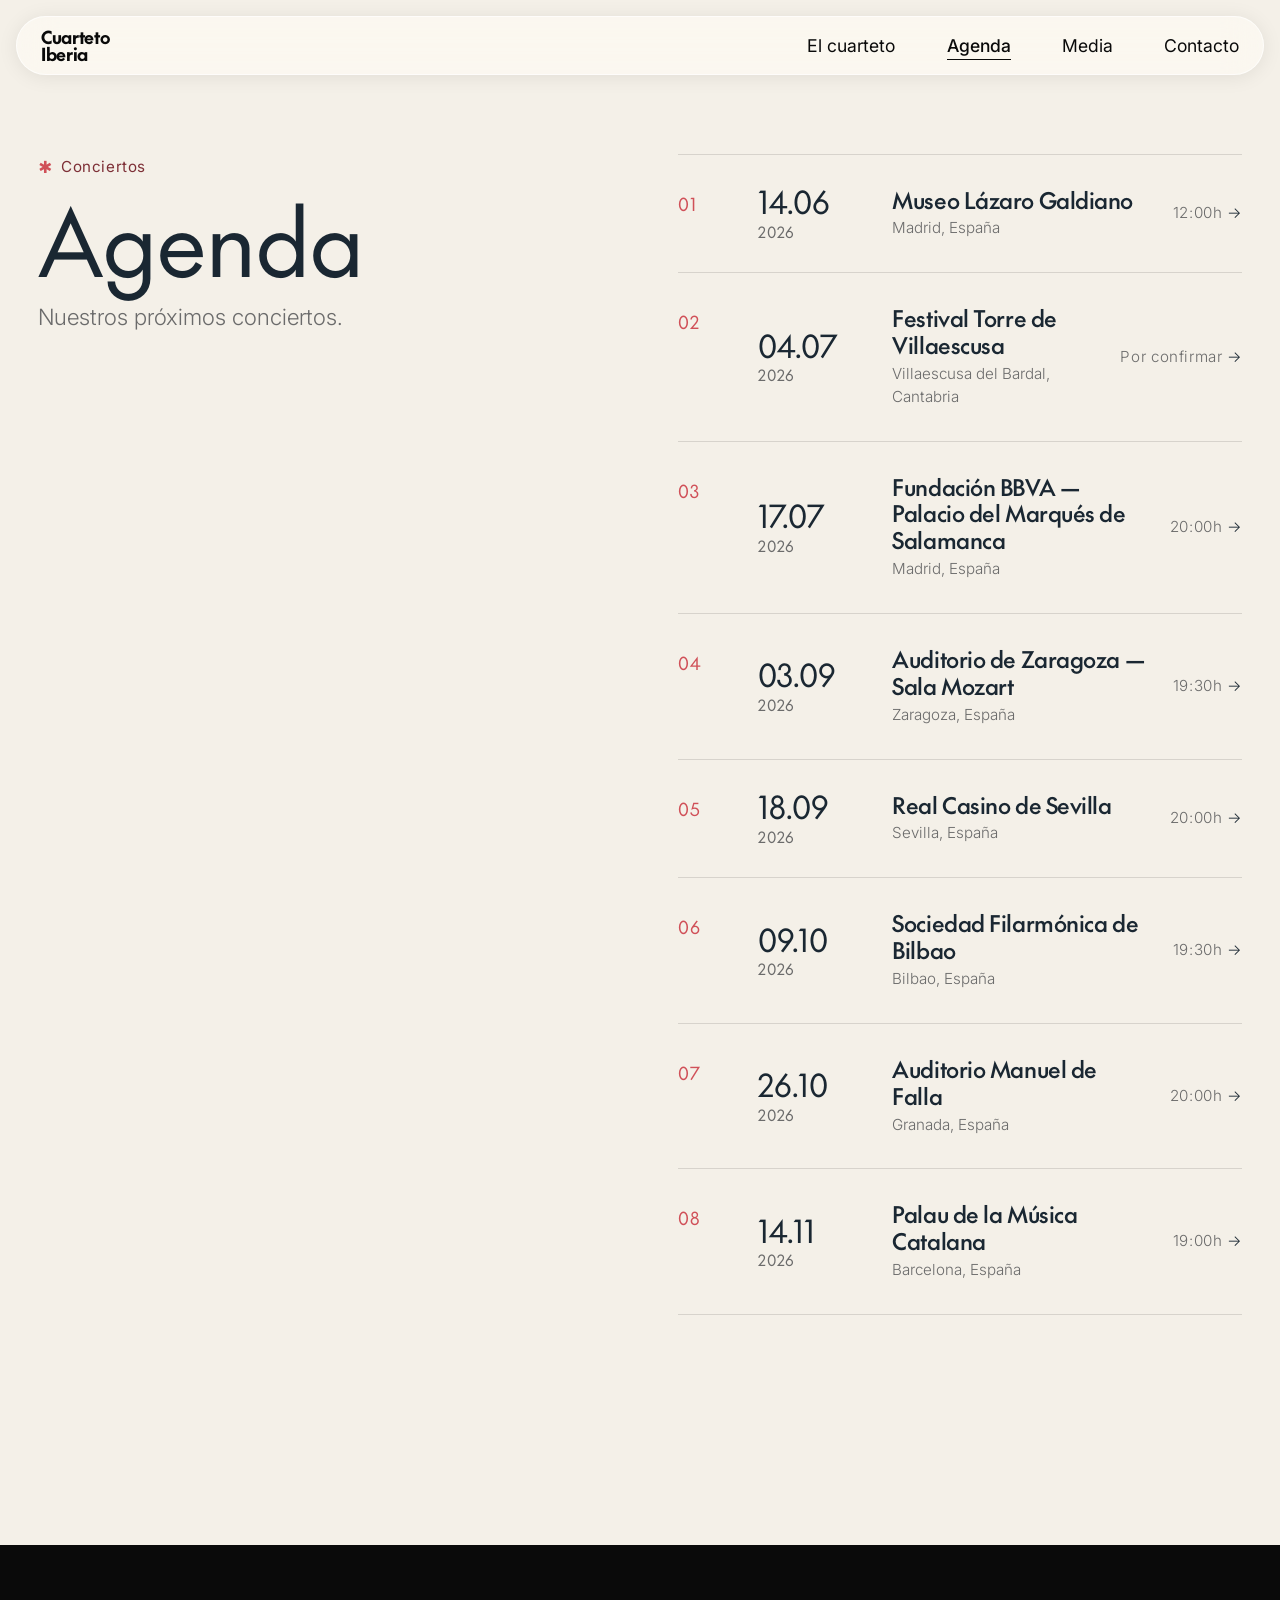
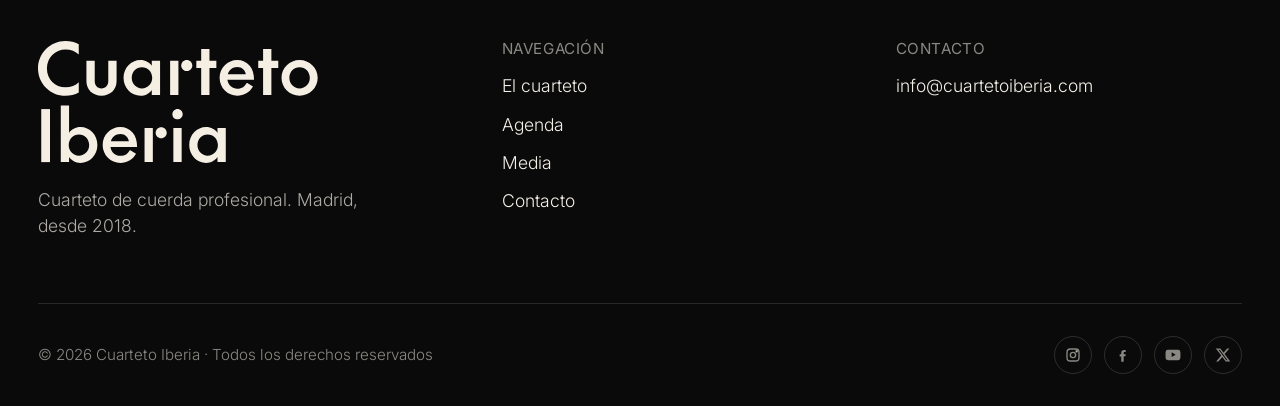
==== agenda.html @ 975c90bd "Initial commit" ====
<!doctype html>
<html lang="es">
<head>
  <meta charset="utf-8" />
  <meta name="viewport" content="width=device-width, initial-scale=1" />
  <title>Agenda — Cuarteto Iberia</title>
  <meta name="description" content="Próximos conciertos del Cuarteto Iberia." />
  <link rel="stylesheet" href="css/tokens.css" />
  <link rel="stylesheet" href="css/base.css" />
  <link rel="stylesheet" href="css/components.css" />
  <link rel="stylesheet" href="css/agenda.css" />
</head>
<body>

  <header class="site-header">
    <nav class="nav" aria-label="Navegación principal">
      <a href="index.html" class="nav__brand" aria-label="Cuarteto Iberia — Inicio">
        <span>Cuarteto</span><span>Iberia</span>
      </a>
      <ul class="nav__list" id="nav-list">
        <li><a href="cuarteto.html" class="nav__link">El cuarteto</a></li>
        <li><a href="agenda.html"   class="nav__link" aria-current="page">Agenda</a></li>
        <li><a href="media.html"    class="nav__link">Media</a></li>
        <li><a href="contacto.html" class="nav__link">Contacto</a></li>
      </ul>
      <button class="nav__burger" aria-expanded="false" aria-controls="nav-list" aria-label="Abrir menú">
        <span></span><span></span><span></span>
      </button>
    </nav>
  </header>

  <main>
    <section class="agenda-page" aria-label="Agenda de conciertos">
      <div class="agenda-page__inner">

        <header class="agenda-page__intro">
          <span class="eyebrow">Conciertos</span>
          <h1 class="agenda-page__title">Agenda</h1>
          <p class="agenda-page__lead">Nuestros próximos conciertos.</p>
        </header>

        <ol class="agenda-page__list">

          <li class="agenda-page__item">
            <span class="agenda-page__num">01</span>
            <div class="agenda-page__body">
              <div class="agenda-page__date">14.06<span class="agenda-page__date-sub">2026</span></div>
              <div>
                <h2 class="agenda-page__venue">Museo Lázaro Galdiano</h2>
                <p class="agenda-page__loc">Madrid, España</p>
              </div>
              <span class="agenda-page__time">12:00h</span>
            </div>
          </li>

          <li class="agenda-page__item">
            <span class="agenda-page__num">02</span>
            <div class="agenda-page__body">
              <div class="agenda-page__date">04.07<span class="agenda-page__date-sub">2026</span></div>
              <div>
                <h2 class="agenda-page__venue">Festival Torre de Villaescusa</h2>
                <p class="agenda-page__loc">Villaescusa del Bardal, Cantabria</p>
              </div>
              <span class="agenda-page__time">Por confirmar</span>
            </div>
          </li>

          <li class="agenda-page__item">
            <span class="agenda-page__num">03</span>
            <div class="agenda-page__body">
              <div class="agenda-page__date">17.07<span class="agenda-page__date-sub">2026</span></div>
              <div>
                <h2 class="agenda-page__venue">Fundación BBVA — Palacio del Marqués de Salamanca</h2>
                <p class="agenda-page__loc">Madrid, España</p>
              </div>
              <span class="agenda-page__time">20:00h</span>
            </div>
          </li>

          <li class="agenda-page__item">
            <span class="agenda-page__num">04</span>
            <div class="agenda-page__body">
              <div class="agenda-page__date">03.09<span class="agenda-page__date-sub">2026</span></div>
              <div>
                <h2 class="agenda-page__venue">Auditorio de Zaragoza — Sala Mozart</h2>
                <p class="agenda-page__loc">Zaragoza, España</p>
              </div>
              <span class="agenda-page__time">19:30h</span>
            </div>
          </li>

          <li class="agenda-page__item">
            <span class="agenda-page__num">05</span>
            <div class="agenda-page__body">
              <div class="agenda-page__date">18.09<span class="agenda-page__date-sub">2026</span></div>
              <div>
                <h2 class="agenda-page__venue">Real Casino de Sevilla</h2>
                <p class="agenda-page__loc">Sevilla, España</p>
              </div>
              <span class="agenda-page__time">20:00h</span>
            </div>
          </li>

          <li class="agenda-page__item">
            <span class="agenda-page__num">06</span>
            <div class="agenda-page__body">
              <div class="agenda-page__date">09.10<span class="agenda-page__date-sub">2026</span></div>
              <div>
                <h2 class="agenda-page__venue">Sociedad Filarmónica de Bilbao</h2>
                <p class="agenda-page__loc">Bilbao, España</p>
              </div>
              <span class="agenda-page__time">19:30h</span>
            </div>
          </li>

          <li class="agenda-page__item">
            <span class="agenda-page__num">07</span>
            <div class="agenda-page__body">
              <div class="agenda-page__date">26.10<span class="agenda-page__date-sub">2026</span></div>
              <div>
                <h2 class="agenda-page__venue">Auditorio Manuel de Falla</h2>
                <p class="agenda-page__loc">Granada, España</p>
              </div>
              <span class="agenda-page__time">20:00h</span>
            </div>
          </li>

          <li class="agenda-page__item">
            <span class="agenda-page__num">08</span>
            <div class="agenda-page__body">
              <div class="agenda-page__date">14.11<span class="agenda-page__date-sub">2026</span></div>
              <div>
                <h2 class="agenda-page__venue">Palau de la Música Catalana</h2>
                <p class="agenda-page__loc">Barcelona, España</p>
              </div>
              <span class="agenda-page__time">19:00h</span>
            </div>
          </li>

        </ol>
      </div>
    </section>
  </main>

  <footer class="site-footer">
    <div class="container">
      <div class="footer__top">
        <div>
          <a class="footer__brand" href="index.html" aria-label="Cuarteto Iberia — Inicio">
            <img class="footer__logo" src="assets/img/logo/ci-logo-horizontal.svg" alt="Cuarteto Iberia" />
          </a>
          <p class="footer__tag">Cuarteto de cuerda profesional. Madrid, desde 2018.</p>
        </div>
        <div class="footer__col">
          <h4>Navegación</h4>
          <ul>
            <li><a href="cuarteto.html">El cuarteto</a></li>
            <li><a href="agenda.html">Agenda</a></li>
            <li><a href="media.html">Media</a></li>
            <li><a href="contacto.html">Contacto</a></li>
          </ul>
        </div>
        <div class="footer__col">
          <h4>Contacto</h4>
          <ul>
            <li><a href="mailto:info@cuartetoiberia.com">info@cuartetoiberia.com</a></li>
          </ul>
        </div>
      </div>
      <div class="footer__bottom">
        <span>© 2026 Cuarteto Iberia · Todos los derechos reservados</span>
        <div class="footer__socials" aria-label="Redes sociales">
          <a href="https://www.instagram.com/cuarteto_iberia/" aria-label="Instagram" target="_blank" rel="noopener noreferrer"><svg viewBox="0 0 24 24" fill="none" stroke="currentColor" stroke-width="2"><rect x="3" y="3" width="18" height="18" rx="5"/><circle cx="12" cy="12" r="4"/><circle cx="17.5" cy="6.5" r="1" fill="currentColor"/></svg></a>
          <a href="https://www.facebook.com/Cuartetoiberia/" aria-label="Facebook" target="_blank" rel="noopener noreferrer"><svg viewBox="0 0 24 24" fill="currentColor"><path d="M13 22v-8h2.7l.4-3.1H13V8.9c0-.9.2-1.5 1.5-1.5H16V4.6c-.3 0-1.3-.1-2.5-.1-2.5 0-4.1 1.5-4.1 4.2v2.3H7v3.1h2.4V22H13z"/></svg></a>
          <a href="https://www.youtube.com/channel/UC3mHgCVyuCSSvWQUoyTivtw" aria-label="YouTube" target="_blank" rel="noopener noreferrer"><svg viewBox="0 0 24 24" fill="currentColor"><path d="M23 7.5s-.2-1.6-.9-2.3c-.8-.9-1.8-.9-2.2-1C16.8 4 12 4 12 4s-4.8 0-7.9.2c-.4.1-1.4.1-2.2 1C1.2 5.9 1 7.5 1 7.5S.8 9.4.8 11.3v1.4c0 1.9.2 3.8.2 3.8s.2 1.6.9 2.3c.8.9 1.9.9 2.4 1 1.7.2 7.7.2 7.7.2s4.8 0 7.9-.2c.4-.1 1.4-.1 2.2-1 .7-.7.9-2.3.9-2.3s.2-1.9.2-3.8v-1.4c0-1.9-.2-3.8-.2-3.8zM10 15V8l6 3.5-6 3.5z"/></svg></a>
          <a href="https://mobile.twitter.com/cuartetoiberia" aria-label="X / Twitter" target="_blank" rel="noopener noreferrer"><svg viewBox="0 0 24 24" fill="currentColor"><path d="M18.244 2.25h3.308l-7.227 8.26 8.502 11.24h-6.66l-5.214-6.817L4.99 21.75H1.68l7.73-8.835L1.254 2.25H8.08l4.713 6.231zm-1.161 17.52h1.833L7.084 4.126H5.117z"/></svg></a>
        </div>
      </div>
    </div>
  </footer>

  <script src="js/main.js" defer></script>
</body>
</html>
---- css/tokens.css ----
/* =========================================================
   DESIGN TOKENS — Cuarteto Iberia
   ---------------------------------------------------------
   Único archivo que define la "personalidad visual" del
   sistema: paleta, tipografías, ritmo, breakpoints.
   Para reutilizar este sistema en otro portfolio artístico,
   basta con cambiar los valores de este archivo.
   ========================================================= */

/* ---------- Fuentes locales ---------- */

@font-face {
  font-family: "Inter";
  src: url("../assets/fonts/Inter-Variable.ttf") format("truetype-variations");
  font-weight: 100 900;
  font-style: normal;
  font-display: swap;
}

@font-face {
  font-family: "The Future";
  src: url("../assets/fonts/TheFuture-Light.otf") format("opentype");
  font-weight: 300; font-style: normal; font-display: swap;
}
@font-face {
  font-family: "The Future";
  src: url("../assets/fonts/TheFuture-LightItalic.otf") format("opentype");
  font-weight: 300; font-style: italic; font-display: swap;
}
@font-face {
  font-family: "The Future";
  src: url("../assets/fonts/TheFuture-Regular.otf") format("opentype");
  font-weight: 400; font-style: normal; font-display: swap;
}
@font-face {
  font-family: "The Future";
  src: url("../assets/fonts/TheFuture-RegularItalic.otf") format("opentype");
  font-weight: 400; font-style: italic; font-display: swap;
}
@font-face {
  font-family: "The Future";
  src: url("../assets/fonts/TheFuture-Medium.otf") format("opentype");
  font-weight: 500; font-style: normal; font-display: swap;
}
@font-face {
  font-family: "The Future";
  src: url("../assets/fonts/TheFuture-Bold.otf") format("opentype");
  font-weight: 700; font-style: normal; font-display: swap;
}

:root {
  /* Paleta — extraída de los assets del collage */
  --color-ink:        #0a0a0a;
  --color-paper:      #f4f0e8;   /* crema cálido (inspirado en Unfold) */
  --color-paper-2:    #e8e2d4;
  --color-white:      #ffffff;
  --color-coral:      #7d2f36;
  --color-coral-soft: #d05058;   /* acento más vivo para el ✱ */
  --color-teal:       #225055;
  --color-muted:      #6b6b6b;
  --color-line:       rgba(10, 10, 10, 0.12);

  /* Colores específicos de headings */
  --color-display:        #1a2732;   /* azul-petróleo oscuro: base de los títulos */
  --color-display-accent: #d05058;   /* salmón: palabras destacadas dentro de los títulos */
  --color-divider-band:   #1a2732;   /* banda divisoria entre hero y resto */

  /* Superficies */
  --surface-nav: rgba(255, 253, 248, 0.55);
  --surface-nav-border: rgba(255, 255, 255, 0.7);
  --surface-card: #fffefa;

  /* Tipografía */
  --font-display: "The Future", "Inter", system-ui, sans-serif;
  --font-body:    "Inter", system-ui, sans-serif;

  --fw-light: 300;
  --fw-regular: 400;
  --fw-medium: 500;
  --fw-bold: 700;

  /* Escala tipográfica fluida */
  --fs-100: clamp(0.78rem, 0.76rem + 0.10vw, 0.85rem);
  --fs-200: clamp(0.88rem, 0.85rem + 0.15vw, 0.95rem);
  --fs-300: clamp(1.00rem, 0.96rem + 0.20vw, 1.10rem);
  --fs-400: clamp(1.20rem, 1.10rem + 0.40vw, 1.40rem);
  --fs-500: clamp(1.50rem, 1.30rem + 0.80vw, 2.00rem);
  --fs-600: clamp(2.00rem, 1.60rem + 1.60vw, 3.00rem);
  --fs-700: clamp(2.75rem, 2.20rem + 2.30vw, 4.50rem);
  --fs-800: clamp(3.50rem, 2.50rem + 4.00vw, 6.50rem);

  --lh-tight: 1.05;
  --lh-snug: 1.2;
  --lh-normal: 1.5;
  --lh-loose: 1.7;

  --tracking-tight: -0.02em;
  --tracking-normal: 0;
  --tracking-wide: 0.04em;
  --tracking-mega: 0.18em;

  /* Espaciados */
  --space-1: 0.25rem;
  --space-2: 0.5rem;
  --space-3: 0.75rem;
  --space-4: 1rem;
  --space-5: 1.5rem;
  --space-6: 2rem;
  --space-7: 3rem;
  --space-8: 4rem;
  --space-9: 6rem;
  --space-10: 8rem;
  --space-11: 12rem;

  /* Radios */
  --radius-pill: 999px;
  --radius-lg: 24px;
  --radius-md: 12px;
  --radius-sm: 6px;

  /* Sombras */
  --shadow-soft: 0 8px 24px rgba(10, 10, 10, 0.06);
  --shadow-nav:  0 2px 20px rgba(10, 10, 10, 0.08);
  --shadow-card: 0 1px 0 rgba(10,10,10,0.03), 0 4px 14px rgba(10,10,10,0.04);

  /* Layout */
  --container-max: 1320px;
  --gutter:        clamp(1rem, 3vw, 2.5rem);

  /* Motion */
  --ease-out: cubic-bezier(0.22, 1, 0.36, 1);
  --dur-fast: 180ms;
  --dur-base: 320ms;
  --dur-slow: 600ms;

  /* z-index */
  --z-nav: 100;
  --z-modal: 1000;

  /* Logo de cierre del hero (ci-logo-line.svg).
     viewBox 1920×226 → aspect-ratio ≈ 8.5.
     La banda azul mide EXACTAMENTE la mitad del logo:
     así el logo queda mitad sobre el collage y mitad sobre la banda. */
  --logo-aspect: 8.495;
  --logo-width: calc(100vw - 2 * var(--gutter));
  --logo-height: calc(var(--logo-width) / var(--logo-aspect));
  --band-height: calc(var(--logo-height) / 2);
}
---- css/base.css ----
/* =========================================================
   BASE — reset moderno + estilos globales
   ========================================================= */

*, *::before, *::after { box-sizing: border-box; }
* { margin: 0; padding: 0; }
html, body { height: 100%; }

html {
  -webkit-text-size-adjust: 100%;
  scroll-behavior: smooth;
  text-rendering: optimizeLegibility;
}

body {
  font-family: var(--font-body);
  font-weight: var(--fw-light);
  font-size: var(--fs-300);
  line-height: var(--lh-normal);
  color: var(--color-ink);
  background-color: var(--color-paper);
  -webkit-font-smoothing: antialiased;
  -moz-osx-font-smoothing: grayscale;
  min-height: 100vh;
  overflow-x: hidden;
}

img, picture, svg, video {
  display: block;
  max-width: 100%;
  height: auto;
}

input, button, textarea, select { font: inherit; color: inherit; }

button { background: none; border: 0; cursor: pointer; }

a { color: inherit; text-decoration: none; }

ul, ol { list-style: none; }

h1, h2, h3, h4, h5, h6 {
  font-family: var(--font-display);
  font-weight: var(--fw-medium);
  line-height: var(--lh-tight);
  letter-spacing: var(--tracking-tight);
  color: var(--color-display);
}

h1 { font-size: var(--fs-800); font-weight: var(--fw-regular); }
h2 { font-size: var(--fs-700); font-weight: var(--fw-regular); }
h3 { font-size: var(--fs-500); }

p { max-width: 65ch; }

/* Palabras destacadas en headings: misma tipografía (The Future),
   solo cambia el color al salmón. Sin italic. */
.accent {
  font-family: inherit;
  font-style: normal;
  font-weight: inherit;
  color: var(--color-display-accent);
}

:focus-visible {
  outline: 2px solid var(--color-coral);
  outline-offset: 3px;
  border-radius: var(--radius-sm);
}

@media (prefers-reduced-motion: reduce) {
  *, *::before, *::after {
    animation-duration: 0.001ms !important;
    animation-iteration-count: 1 !important;
    transition-duration: 0.001ms !important;
    scroll-behavior: auto !important;
  }
}

.container {
  width: 100%;
  max-width: var(--container-max);
  margin-inline: auto;
  padding-inline: var(--gutter);
}

.sr-only {
  position: absolute;
  width: 1px; height: 1px;
  padding: 0; margin: -1px;
  overflow: hidden;
  clip: rect(0, 0, 0, 0);
  white-space: nowrap;
  border: 0;
}
---- css/components.css ----
/* =========================================================
   COMPONENTS — piezas reutilizables (nav, footer, eyebrow, btn)
   ========================================================= */

/* =========== NAV (pill flotante con blur) =========== */
.site-header {
  position: fixed;
  top: var(--space-4);
  left: 0; right: 0;
  z-index: var(--z-nav);
  pointer-events: none;
}
.nav {
  pointer-events: auto;
  display: flex;
  align-items: center;
  justify-content: space-between;
  gap: var(--space-6);
  width: min(100% - var(--space-6), var(--container-max));
  margin-inline: auto;
  padding: var(--space-3) var(--space-5);
  background: var(--surface-nav);
  -webkit-backdrop-filter: blur(18px) saturate(140%);
          backdrop-filter: blur(18px) saturate(140%);
  border: 1px solid var(--surface-nav-border);
  border-radius: var(--radius-pill);
  box-shadow: var(--shadow-nav);
}
.nav__brand {
  display: inline-flex;
  flex-direction: column;
  line-height: 0.95;
  font-family: var(--font-display);
  font-weight: var(--fw-bold);
  font-size: var(--fs-300);
  letter-spacing: var(--tracking-tight);
  color: var(--color-ink);
  white-space: nowrap;
}
.nav__list {
  display: flex;
  align-items: center;
  gap: clamp(var(--space-5), 4vw, var(--space-8));
}
.nav__link {
  position: relative;
  font-family: var(--font-body);
  font-weight: var(--fw-regular);
  font-size: var(--fs-300);
  color: var(--color-ink);
  padding: var(--space-2) 0;
  transition: color var(--dur-fast) var(--ease-out);
}
.nav__link::after {
  content: "";
  position: absolute;
  left: 0; right: 0; bottom: 4px;
  height: 1px;
  background: currentColor;
  transform: scaleX(0);
  transform-origin: left;
  transition: transform var(--dur-base) var(--ease-out);
}
.nav__link:hover::after,
.nav__link[aria-current="page"]::after,
.nav__link:focus-visible::after { transform: scaleX(1); }
.nav__link[aria-current="page"] { font-weight: var(--fw-medium); }

.nav__burger {
  display: none;
  width: 36px; height: 36px;
  flex-direction: column;
  justify-content: center;
  align-items: center;
  gap: 5px;
}
.nav__burger span {
  display: block;
  width: 22px;
  height: 1.5px;
  background: var(--color-ink);
  transition: transform var(--dur-fast) var(--ease-out),
              opacity   var(--dur-fast) var(--ease-out);
}

@media (max-width: 900px) {
  .nav { padding: var(--space-3) var(--space-4); }
  .nav__list {
    position: absolute;
    top: calc(100% + var(--space-3));
    left: 0; right: 0;
    flex-direction: column;
    gap: var(--space-4);
    background: var(--surface-nav);
    -webkit-backdrop-filter: blur(18px) saturate(140%);
            backdrop-filter: blur(18px) saturate(140%);
    border: 1px solid var(--surface-nav-border);
    border-radius: var(--radius-lg);
    padding: var(--space-5);
    box-shadow: var(--shadow-nav);
    transform: scale(0.96);
    opacity: 0;
    pointer-events: none;
    transition: transform var(--dur-base) var(--ease-out),
                opacity var(--dur-base) var(--ease-out);
  }
  .nav.is-open .nav__list {
    transform: scale(1);
    opacity: 1;
    pointer-events: auto;
  }
  .nav__burger { display: flex; }
}

/* =========== EYEBROW (✱ pequeño label inspirado en Unfold) =========== */
.eyebrow {
  display: inline-flex;
  align-items: center;
  gap: var(--space-2);
  font-family: var(--font-body);
  font-size: var(--fs-200);
  font-weight: var(--fw-regular);
  letter-spacing: var(--tracking-wide);
  color: var(--color-coral);
  text-transform: none;
}
.eyebrow::before {
  content: "✱";
  display: inline-block;
  font-size: 1.1em;
  color: var(--color-coral-soft);
  animation: starSpin 8s linear infinite;
  transform-origin: 50% 55%;
}
@keyframes starSpin {
  from { transform: translateY(1px) rotate(0deg); }
  to   { transform: translateY(1px) rotate(360deg); }
}
@media (prefers-reduced-motion: reduce) {
  .eyebrow::before { animation: none; transform: translateY(1px); }
}

/* =========== BUTTONS (pill negro estilo Unfold) =========== */
.btn {
  display: inline-flex;
  align-items: center;
  gap: var(--space-3);
  padding: var(--space-3) var(--space-5);
  border-radius: var(--radius-pill);
  font-family: var(--font-body);
  font-weight: var(--fw-regular);
  font-size: var(--fs-300);
  background: var(--color-ink);
  color: var(--color-paper);
  transition: transform var(--dur-fast) var(--ease-out),
              background var(--dur-fast) var(--ease-out);
  border: 1px solid var(--color-ink);
}
.btn:hover { transform: translateY(-1px); background: #1f1f1f; }
.btn--ghost {
  background: transparent;
  color: var(--color-ink);
  border: 1px solid var(--color-line);
}
.btn--ghost:hover {
  background: rgba(10,10,10,0.04);
}
.btn__arrow {
  display: inline-block;
  width: 1.1em; height: 1.1em;
  border-radius: 50%;
  background: currentColor;
  position: relative;
  flex-shrink: 0;
}
.btn__arrow::after {
  content: "";
  position: absolute;
  inset: 0;
  background: var(--color-ink);
  -webkit-mask: url("data:image/svg+xml;utf8,<svg xmlns='http://www.w3.org/2000/svg' viewBox='0 0 24 24' fill='none' stroke='black' stroke-width='2.5' stroke-linecap='round' stroke-linejoin='round'><line x1='5' y1='12' x2='19' y2='12'/><polyline points='12 5 19 12 12 19'/></svg>") center / 60% no-repeat;
          mask: url("data:image/svg+xml;utf8,<svg xmlns='http://www.w3.org/2000/svg' viewBox='0 0 24 24' fill='none' stroke='black' stroke-width='2.5' stroke-linecap='round' stroke-linejoin='round'><line x1='5' y1='12' x2='19' y2='12'/><polyline points='12 5 19 12 12 19'/></svg>") center / 60% no-repeat;
}
.btn--ghost .btn__arrow::after { background: var(--color-paper); }
.btn .btn__arrow::after { background: var(--color-paper); }
.btn--ghost .btn__arrow { background: var(--color-ink); }

/* =========== SECCIONES / RITMO =========== */
section { padding-block: clamp(4rem, 8vw, 8rem); }
section[data-section="hero"] { padding-block: 0; }

/* Título grande estilo Unfold con palabras en italic */
.display {
  font-family: var(--font-display);
  font-weight: var(--fw-regular);
  font-size: var(--fs-700);
  line-height: var(--lh-tight);
  letter-spacing: var(--tracking-tight);
  max-width: 18ch;
}
.display em {
  font-style: italic;
  font-weight: var(--fw-light);
  color: var(--color-ink);
}

/* =========== FOOTER =========== */
.site-footer {
  background: var(--color-ink);
  color: var(--color-paper);
  padding-block: var(--space-9) var(--space-6);
  margin-top: var(--space-10);
}
/* Cuando el footer sigue una sección que ya es negra (ej. .musicians),
   no queremos hueco entre ellas — se fusionan visualmente. */
.site-footer--flush { margin-top: 0; }
.site-footer .container {
  display: grid;
  grid-template-columns: 1fr;
  gap: var(--space-8);
}
.footer__top {
  display: grid;
  grid-template-columns: 1.2fr 1fr 1fr;
  gap: var(--space-7);
  align-items: start;
}
.footer__brand {
  display: inline-block;
  line-height: 0;
}
.footer__logo {
  width: clamp(180px, 22vw, 280px);
  height: auto;
  /* el SVG original es negro; lo invertimos para fondo oscuro y
     le aplicamos un leve tono crema para integrarlo con el resto. */
  filter: invert(96%) sepia(8%) saturate(280%) hue-rotate(347deg) brightness(99%) contrast(94%);
}
.footer__tag {
  margin-top: var(--space-4);
  color: rgba(244, 240, 232, 0.7);
  max-width: 30ch;
}
.footer__col h4 {
  color: rgba(244, 240, 232, 0.55);
  font-family: var(--font-body);
  font-size: var(--fs-200);
  font-weight: var(--fw-regular);
  letter-spacing: var(--tracking-wide);
  margin-bottom: var(--space-4);
  text-transform: uppercase;
}
.footer__col ul { display: flex; flex-direction: column; gap: var(--space-3); }
.footer__col a { color: var(--color-paper); transition: color var(--dur-fast) var(--ease-out); }
.footer__col a:hover { color: var(--color-coral-soft); }

.footer__bottom {
  display: flex;
  justify-content: space-between;
  align-items: center;
  flex-wrap: wrap;
  gap: var(--space-4);
  padding-top: var(--space-6);
  border-top: 1px solid rgba(244, 240, 232, 0.12);
  font-size: var(--fs-200);
  color: rgba(244, 240, 232, 0.55);
}
.footer__socials { display: flex; gap: var(--space-3); }
.footer__socials a {
  width: 38px; height: 38px;
  display: inline-flex; align-items: center; justify-content: center;
  border: 1px solid rgba(244, 240, 232, 0.15);
  border-radius: 50%;
  transition: background var(--dur-fast) var(--ease-out),
              border-color var(--dur-fast) var(--ease-out);
}
.footer__socials a:hover {
  background: var(--color-coral-soft);
  border-color: var(--color-coral-soft);
}
.footer__socials svg { width: 16px; height: 16px; }

@media (max-width: 800px) {
  .footer__top { grid-template-columns: 1fr; gap: var(--space-6); }
  .footer__bottom { flex-direction: column; align-items: flex-start; }
}
---- css/agenda.css ----
/* =========================================================
   PÁGINA AGENDA
   Layout 50/50: izq título + subhead "sticky", der grid de
   conciertos numerados.
   ========================================================= */

.agenda-page {
  padding-block: clamp(7rem, 12vw, 12rem) clamp(4rem, 8vw, 8rem);
}
.agenda-page__inner {
  max-width: 1320px;
  margin-inline: auto;
  padding-inline: var(--gutter);
  display: grid;
  grid-template-columns: 1fr 1fr;
  gap: clamp(2rem, 6vw, 6rem);
  align-items: start;
}

/* Columna izquierda — texto sticky (queda fijo mientras se hace scroll) */
.agenda-page__intro {
  position: sticky;
  top: clamp(6rem, 10vw, 8rem);
}
.agenda-page__title {
  font-family: var(--font-display);
  font-weight: var(--fw-regular);
  font-size: var(--fs-800);
  line-height: var(--lh-tight);
  letter-spacing: var(--tracking-tight);
  color: var(--color-display);
  margin-top: var(--space-3);
}
.agenda-page__lead {
  margin-top: var(--space-4);
  font-size: var(--fs-400);
  color: var(--color-muted);
  max-width: 28ch;
  line-height: 1.2;
}

/* Columna derecha — lista de conciertos */
.agenda-page__list {
  display: flex;
  flex-direction: column;
}
.agenda-page__item {
  position: relative;
  display: grid;
  grid-template-columns: 56px 1fr;
  gap: var(--space-5);
  padding-block: var(--space-6);
  border-top: 1px solid var(--color-line);
  transition: background var(--dur-fast) var(--ease-out);
}
.agenda-page__item:last-child { border-bottom: 1px solid var(--color-line); }
.agenda-page__item:hover { background: rgba(208,80,88,0.04); }

.agenda-page__num {
  font-family: var(--font-display);
  font-size: var(--fs-300);
  font-weight: var(--fw-regular);
  color: var(--color-coral-soft);
  letter-spacing: var(--tracking-wide);
  padding-top: var(--space-1);
}
.agenda-page__body {
  display: grid;
  grid-template-columns: auto 1fr auto;
  gap: var(--space-5);
  align-items: center;
}
.agenda-page__date {
  font-family: var(--font-display);
  font-weight: var(--fw-regular);
  font-size: var(--fs-500);
  line-height: 0.95;
  color: var(--color-display);
  min-width: 110px;
}
.agenda-page__date-sub {
  display: block;
  font-size: var(--fs-200);
  color: var(--color-muted);
  text-transform: uppercase;
  letter-spacing: var(--tracking-wide);
  margin-top: var(--space-2);
}
.agenda-page__venue {
  font-family: var(--font-display);
  font-weight: var(--fw-medium);
  font-size: var(--fs-400);
  color: var(--color-display);
  line-height: 1.2;
}
.agenda-page__loc {
  margin-top: var(--space-1);
  color: var(--color-muted);
  font-size: var(--fs-200);
}
.agenda-page__time {
  font-size: var(--fs-200);
  color: var(--color-muted);
  letter-spacing: var(--tracking-wide);
  white-space: nowrap;
  text-align: right;
}
.agenda-page__time::after {
  content: " →";
  color: var(--color-display);
}

@media (max-width: 900px) {
  .agenda-page__inner { grid-template-columns: 1fr; gap: var(--space-7); }
  .agenda-page__intro { position: static; }
  .agenda-page__body {
    grid-template-columns: 1fr;
    gap: var(--space-2);
  }
  .agenda-page__time { text-align: left; }
}
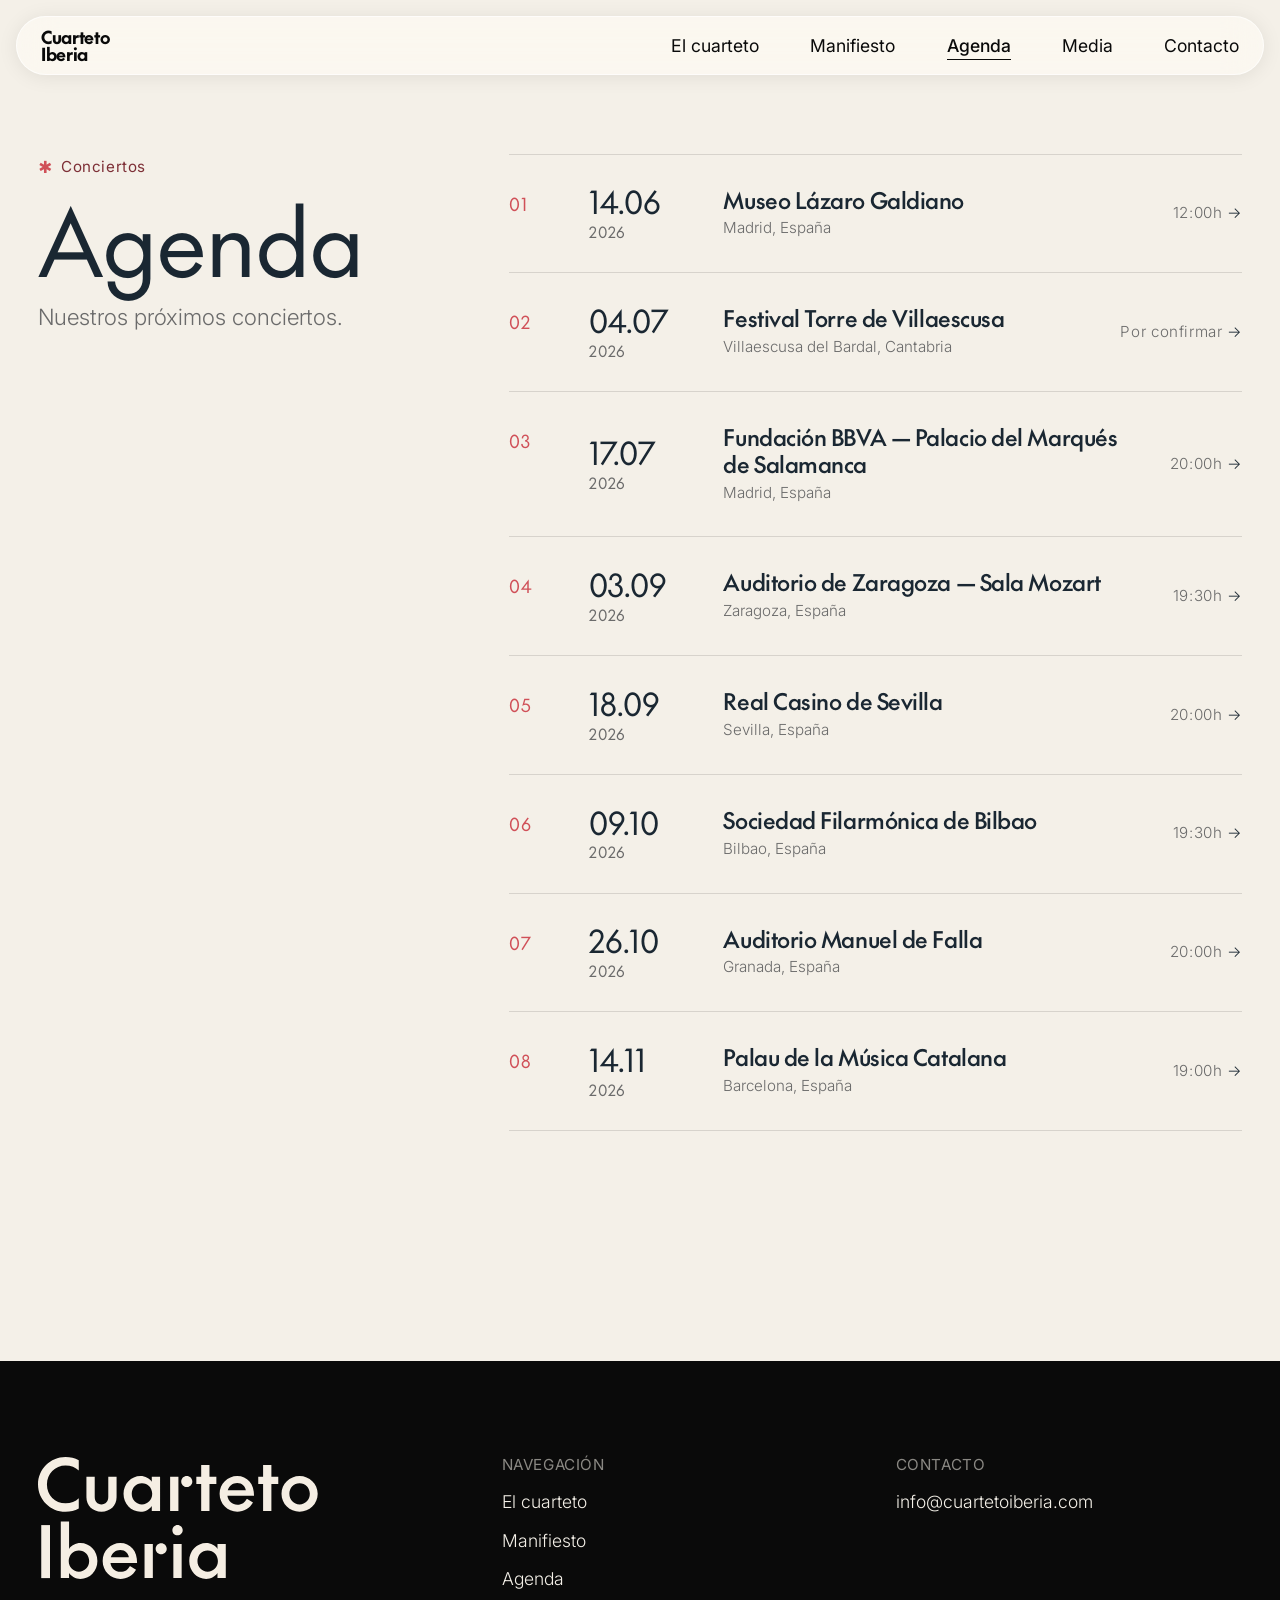
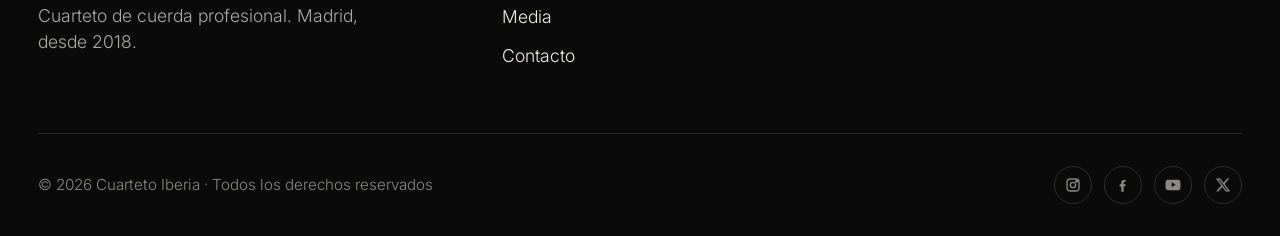
==== commit ead47827: "Feedback 1" ====
--- a/agenda.html
+++ b/agenda.html
@@ -19,6 +19,7 @@
       </a>
       <ul class="nav__list" id="nav-list">
         <li><a href="cuarteto.html" class="nav__link">El cuarteto</a></li>
+        <li><a href="manifiesto.html" class="nav__link">Manifiesto</a></li>
         <li><a href="agenda.html"   class="nav__link" aria-current="page">Agenda</a></li>
         <li><a href="media.html"    class="nav__link">Media</a></li>
         <li><a href="contacto.html" class="nav__link">Contacto</a></li>
@@ -155,6 +156,7 @@
           <h4>Navegación</h4>
           <ul>
             <li><a href="cuarteto.html">El cuarteto</a></li>
+            <li><a href="manifiesto.html">Manifiesto</a></li>
             <li><a href="agenda.html">Agenda</a></li>
             <li><a href="media.html">Media</a></li>
             <li><a href="contacto.html">Contacto</a></li>
--- a/css/agenda.css
+++ b/css/agenda.css
@@ -12,7 +12,7 @@
   margin-inline: auto;
   padding-inline: var(--gutter);
   display: grid;
-  grid-template-columns: 1fr 1fr;
+  grid-template-columns: 35fr 65fr;
   gap: clamp(2rem, 6vw, 6rem);
   align-items: start;
 }
